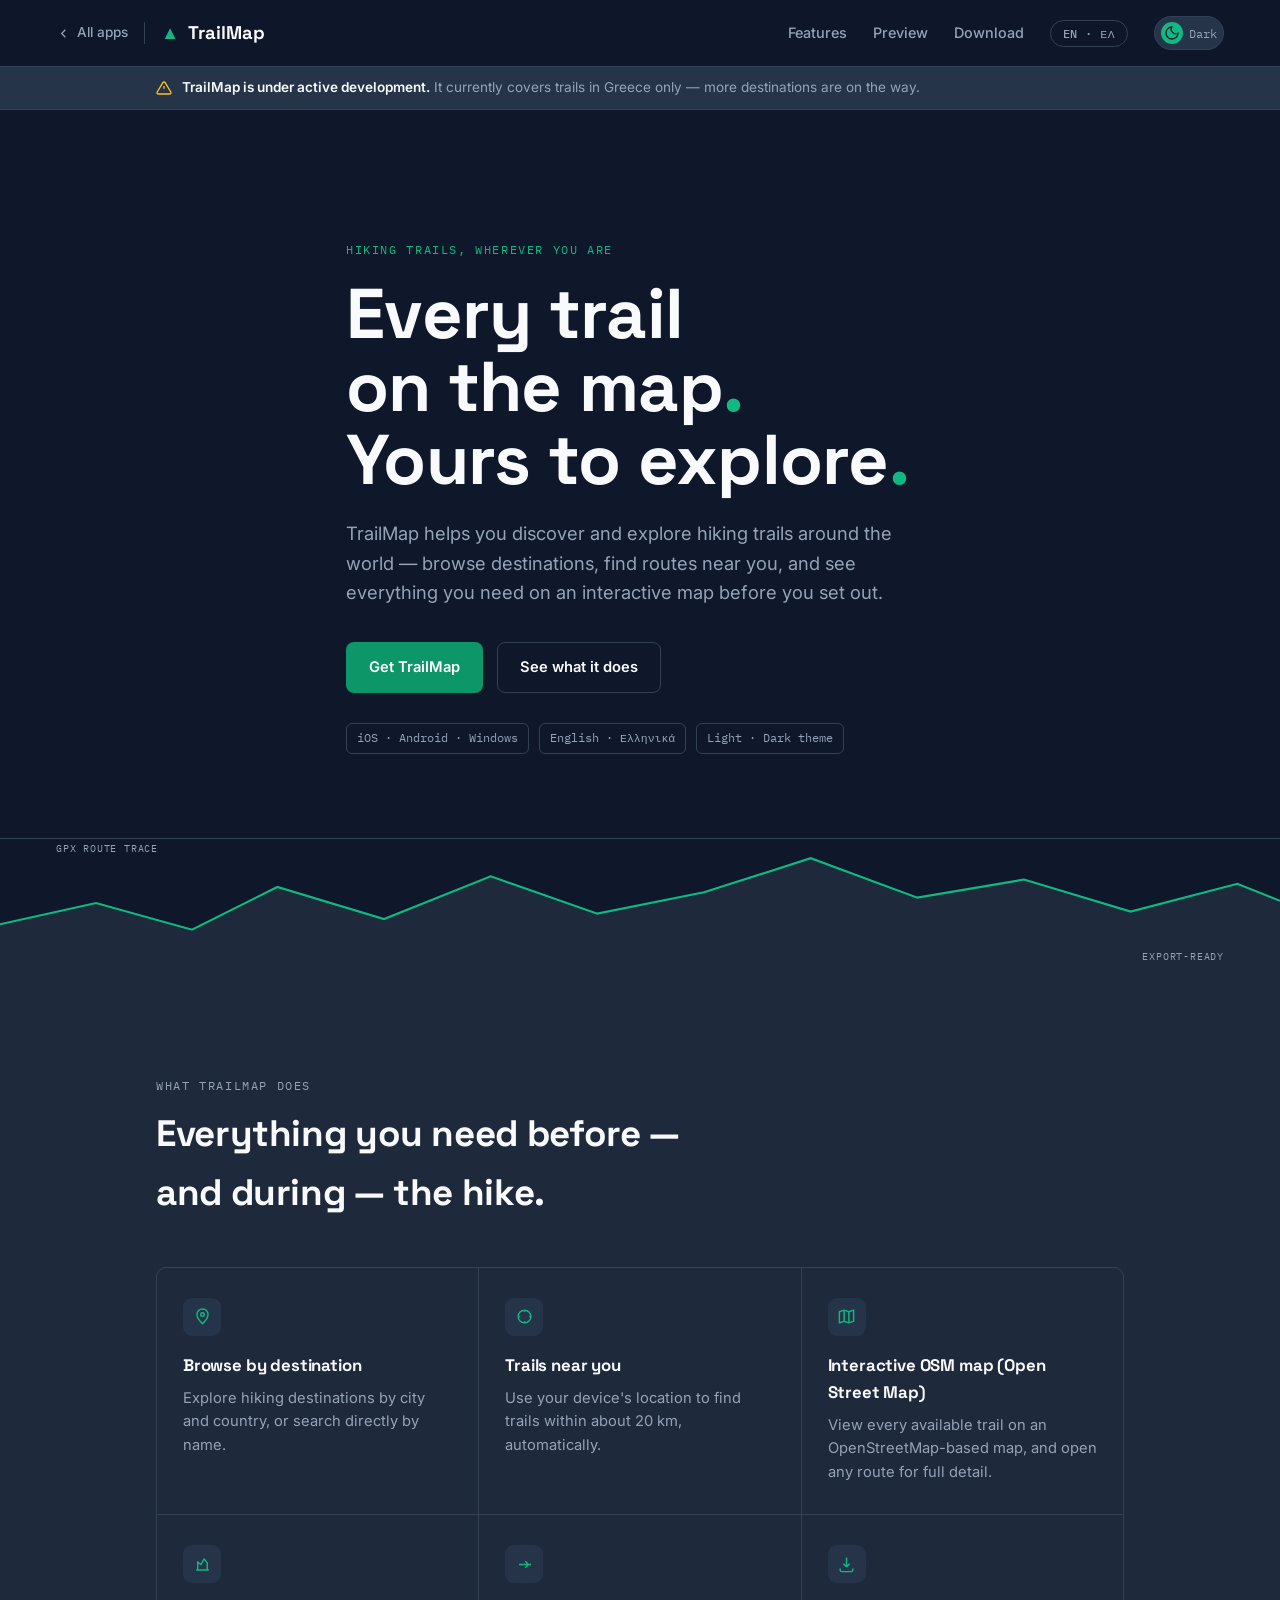
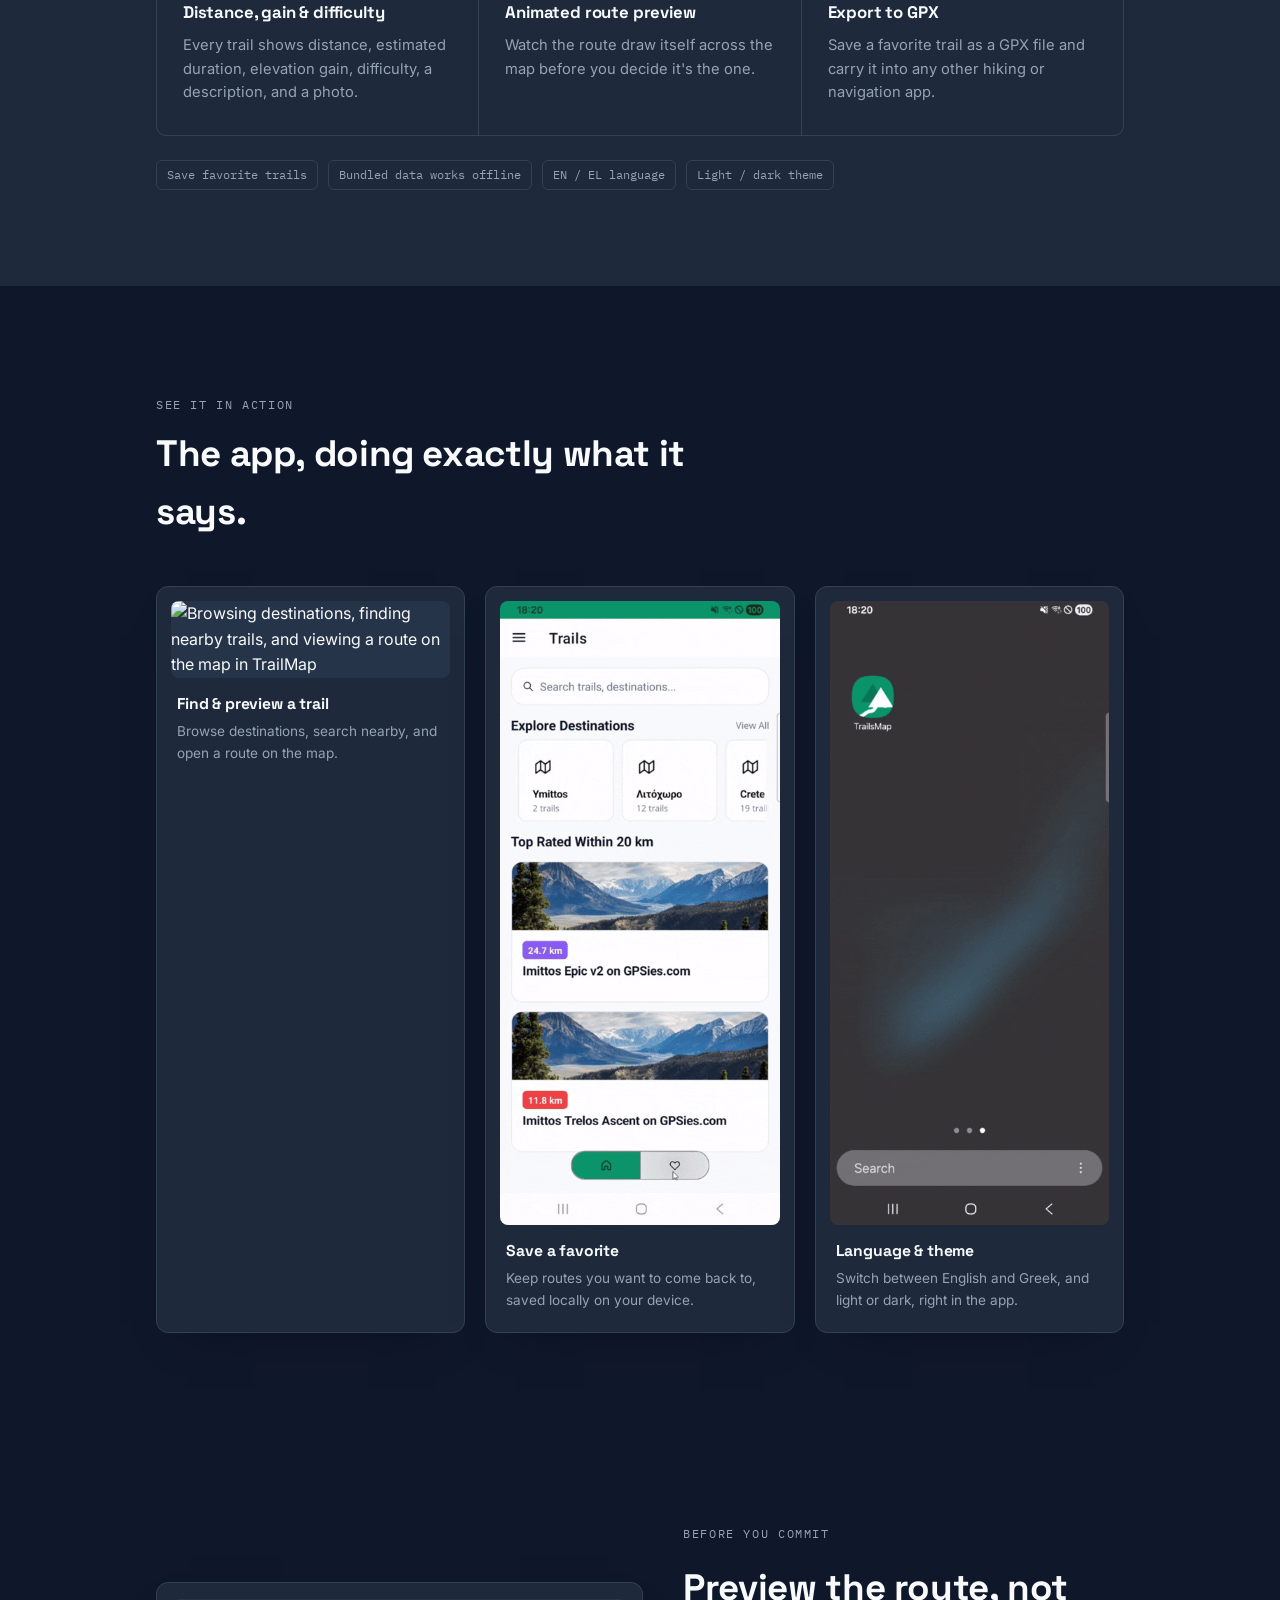
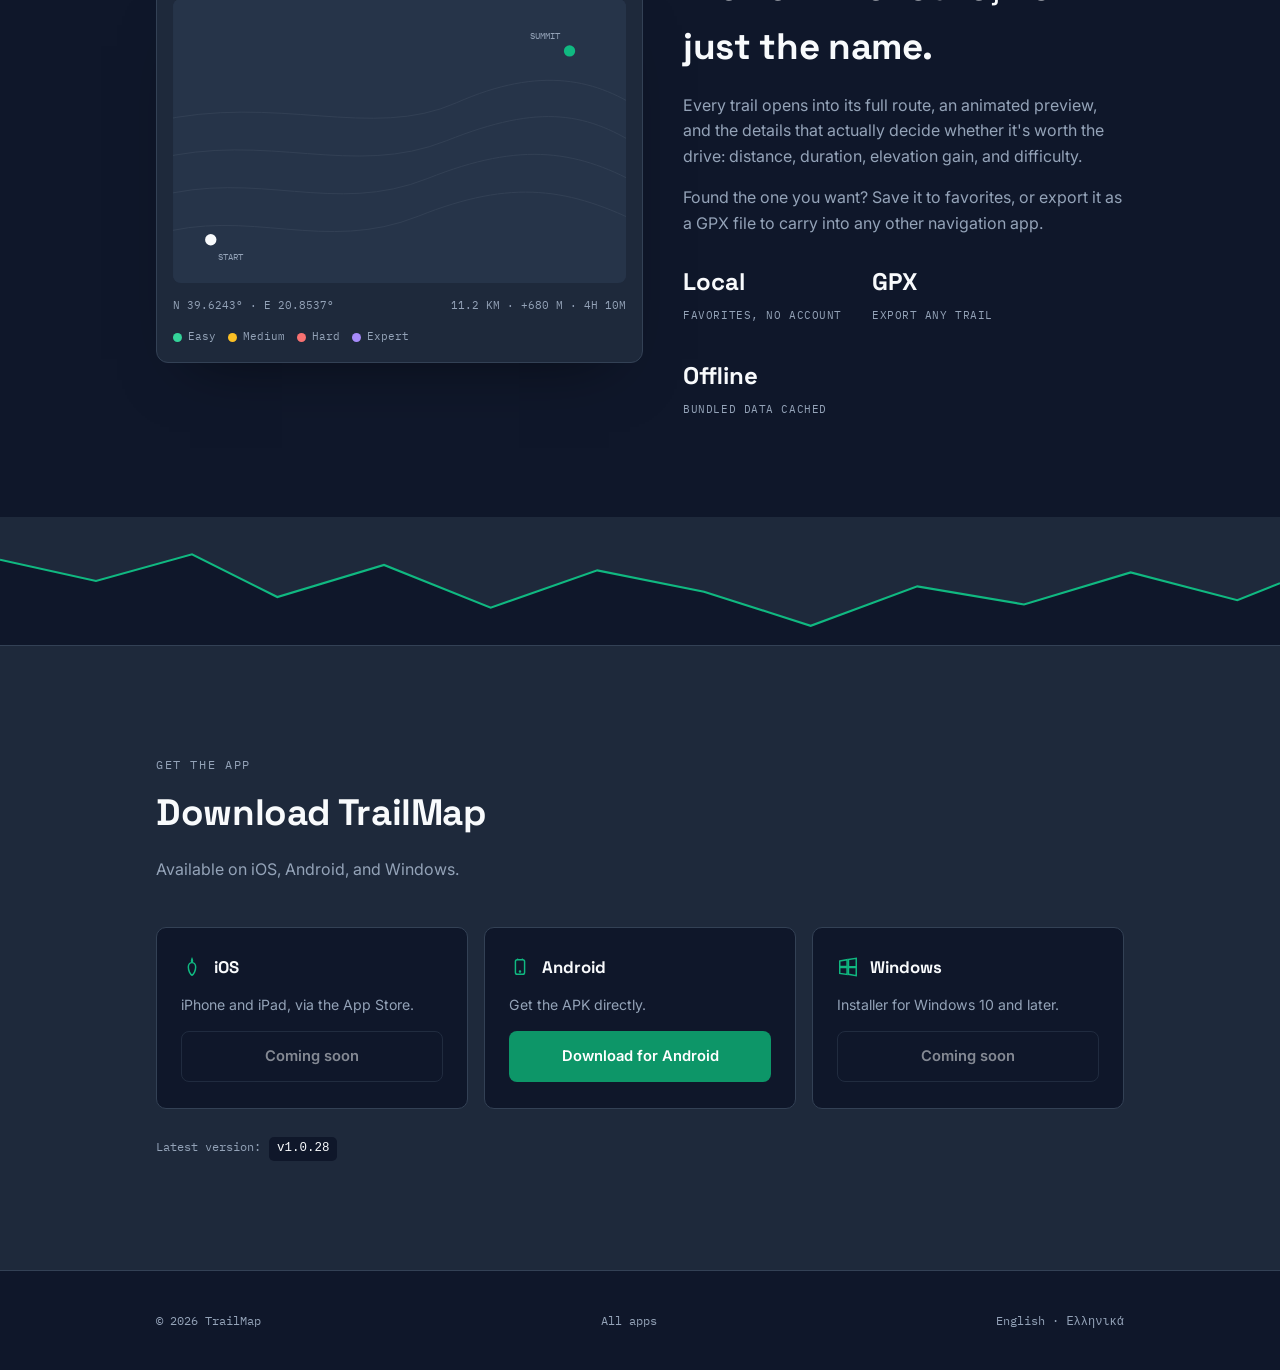
==== docs/trailmap.html @ 0c949315 "Update the static page to include tic tac toe game." ====
<!doctype html>
<html lang="en" data-theme="dark">
<head>
<meta charset="UTF-8">
<meta name="viewport" content="width=device-width, initial-scale=1">
<title>TrailMap — discover hiking trails anywhere</title>
<meta name="description" content="TrailMap helps hikers discover and explore trails around the world. Browse destinations, find trails near you, preview routes on an interactive map, and export to GPX.">

<link rel="preconnect" href="https://fonts.googleapis.com">
<link rel="preconnect" href="https://fonts.gstatic.com" crossorigin>
<link href="https://fonts.googleapis.com/css2?family=Space+Grotesk:wght@500;700&family=Inter:wght@400;500;600&family=IBM+Plex+Mono:wght@400;500&display=swap" rel="stylesheet">
<link rel="stylesheet" href="assets/css/site.css">
</head>
<body>

<header class="site">
  <div class="nav">
    <div class="nav-left">
      <a class="nav-home" href="index.html">
        <svg viewBox="0 0 24 24" fill="none" stroke="currentColor" stroke-width="2"><path d="M15 18l-6-6 6-6"/></svg>
        All apps
      </a>
      <a class="nav-brand" href="#top"><span class="mark">▲</span> TrailMap</a>
    </div>
    <ul class="nav-links">
      <li><a href="#features">Features</a></li>
      <li class="hide-mobile"><a href="#preview">Preview</a></li>
      <li class="hide-mobile"><a href="#download">Download</a></li>
      <li><span class="lang-chip">EN · ΕΛ</span></li>
      <li>
        <button class="theme-toggle" id="themeToggle" type="button" aria-pressed="false" aria-label="Toggle light and dark theme">
          <span class="dot" id="themeDot">
            <svg viewBox="0 0 24 24" fill="none" stroke="currentColor" stroke-width="2"><path d="M21 12.4A9 9 0 1 1 11.6 3a7 7 0 0 0 9.4 9.4Z"/></svg>
          </span>
          <span id="themeLabel">Dark</span>
        </button>
      </li>
    </ul>
  </div>
</header>

<div class="notice-bar">
  <div class="wrap">
    <svg viewBox="0 0 24 24" fill="none" stroke="currentColor" stroke-width="2"><path d="M12 9v4M12 17h.01"/><path d="M10.3 3.9 1.8 18a2 2 0 0 0 1.7 3h17a2 2 0 0 0 1.7-3L13.7 3.9a2 2 0 0 0-3.4 0Z"/></svg>
    <span><strong>TrailMap is under active development.</strong> It currently covers trails in Greece only — more destinations are on the way.</span>
  </div>
</div>

<main id="top">

  <!-- ============ HERO ============ -->
  <section class="hero">
    <div class="wrap hero-inner">
      <p class="eyebrow">Hiking trails, wherever you are</p>
      <h1>Every trail<br>on the map<span>.</span><br>Yours to explore<span>.</span></h1>
      <p class="lede">TrailMap helps you discover and explore hiking trails around the world — browse destinations, find routes near you, and see everything you need on an interactive map before you set out.</p>
      <div class="hero-actions">
        <a class="btn btn-primary" href="#download">Get TrailMap</a>
        <a class="btn btn-ghost" href="#features">See what it does</a>
      </div>
      <div class="hero-tags">
        <span class="tag">iOS · Android · Windows</span>
        <span class="tag">English · Ελληνικά</span>
        <span class="tag">Light · Dark theme</span>
      </div>
    </div>
  </section>

  <div class="gpx-divider" aria-hidden="true">
    <span class="gpx-label left">GPX route trace</span>
    <span class="gpx-label right">Export-ready</span>
    <svg viewBox="0 0 1200 120" preserveAspectRatio="none">
      <polygon class="fill" points="0,120 0,80 90,60 180,85 260,45 360,75 460,35 560,70 660,50 760,18 860,55 960,38 1060,68 1160,42 1200,58 1200,120" />
      <polyline class="line" points="0,80 90,60 180,85 260,45 360,75 460,35 560,70 660,50 760,18 860,55 960,38 1060,68 1160,42 1200,58" />
    </svg>
  </div>

  <!-- ============ FEATURES ============ -->
  <section class="features" id="features">
    <div class="wrap">
      <div class="section-head">
        <p class="eyebrow">What TrailMap does</p>
        <h2>Everything you need before — and during — the hike.</h2>
      </div>

      <div class="feature-grid">
        <div class="feature">
          <div class="icon"><svg viewBox="0 0 24 24" fill="none" stroke="currentColor" stroke-width="1.8"><path d="M12 21s-7-6.4-7-11.5A7 7 0 0 1 19 9.5C19 14.6 12 21 12 21Z"/><circle cx="12" cy="9.5" r="2.3"/></svg></div>
          <h3>Browse by destination</h3>
          <p>Explore hiking destinations by city and country, or search directly by name.</p>
        </div>
        <div class="feature">
          <div class="icon"><svg viewBox="0 0 24 24" fill="none" stroke="currentColor" stroke-width="1.8"><circle cx="12" cy="12" r="8"/><path d="M12 4v2M12 18v2M4 12h2M18 12h2"/></svg></div>
          <h3>Trails near you</h3>
          <p>Use your device's location to find trails within about 20 km, automatically.</p>
        </div>
        <div class="feature">
          <div class="icon"><svg viewBox="0 0 24 24" fill="none" stroke="currentColor" stroke-width="1.8"><path d="M3 6l6-2 6 2 6-2v14l-6 2-6-2-6 2Z"/><path d="M9 4v14M15 6v14"/></svg></div>
          <h3>Interactive OSM map (Open Street Map)</h3>
          <p>View every available trail on an OpenStreetMap-based map, and open any route for full detail.</p>
        </div>
        <div class="feature">
          <div class="icon"><svg viewBox="0 0 24 24" fill="none" stroke="currentColor" stroke-width="1.8"><path d="M4 19h16"/><path d="M6 19V9l4 3 4-7 4 5v9"/></svg></div>
          <h3>Distance, gain & difficulty</h3>
          <p>Every trail shows distance, estimated duration, elevation gain, difficulty, a description, and a photo.</p>
        </div>
        <div class="feature">
          <div class="icon"><svg viewBox="0 0 24 24" fill="none" stroke="currentColor" stroke-width="1.8"><path d="M5 12h11M13 8l4 4-4 4"/><circle cx="19" cy="12" r="1.4" fill="currentColor" stroke="none"/></svg></div>
          <h3>Animated route preview</h3>
          <p>Watch the route draw itself across the map before you decide it's the one.</p>
        </div>
        <div class="feature">
          <div class="icon"><svg viewBox="0 0 24 24" fill="none" stroke="currentColor" stroke-width="1.8"><path d="M12 3v12m0 0l-4-4m4 4l4-4"/><path d="M4 17v2a2 2 0 0 0 2 2h12a2 2 0 0 0 2-2v-2"/></svg></div>
          <h3>Export to GPX</h3>
          <p>Save a favorite trail as a GPX file and carry it into any other hiking or navigation app.</p>
        </div>
      </div>

      <div class="also-row">
        <span class="tag">Save favorite trails</span>
        <span class="tag">Bundled data works offline</span>
        <span class="tag">EN / EL language</span>
        <span class="tag">Light / dark theme</span>
      </div>
    </div>
  </section>

  <!-- ============ SHOWCASE (GIF DEMOS) ============ -->
  <section class="showcase" id="preview">
    <div class="wrap">
      <div class="section-head">
        <p class="eyebrow">See it in action</p>
        <h2>The app, doing exactly what it says.</h2>
      </div>
      <div class="showcase-grid">
        <div class="showcase-card">
          <div class="frame">
            <img src="assets/TrailsMap/base-functionality.gif" alt="Browsing destinations, finding nearby trails, and viewing a route on the map in TrailMap">
          </div>
          <div class="caption">
            <h3>Find & preview a trail</h3>
            <p>Browse destinations, search nearby, and open a route on the map.</p>
          </div>
        </div>
        <div class="showcase-card">
          <div class="frame">
            <img src="assets/TrailsMap/favorite.gif" alt="Saving a trail to favorites in TrailMap">
          </div>
          <div class="caption">
            <h3>Save a favorite</h3>
            <p>Keep routes you want to come back to, saved locally on your device.</p>
          </div>
        </div>
        <div class="showcase-card">
          <div class="frame">
            <img src="assets/TrailsMap/language-theme.gif" alt="Switching language and toggling light and dark theme in TrailMap">
          </div>
          <div class="caption">
            <h3>Language & theme</h3>
            <p>Switch between English and Greek, and light or dark, right in the app.</p>
          </div>
        </div>
      </div>
    </div>
  </section>

  <!-- ============ ROUTE PREVIEW ============ -->
  <section class="preview" id="route-preview">
    <div class="wrap preview-grid">
      <div class="map-card">
        <div class="frame">
          <svg viewBox="0 0 480 300" role="img" aria-label="Animated illustration of a trail route being drawn on a map">
            <rect width="480" height="300" fill="var(--surface-2)" />
            <g fill="none" stroke="var(--border)" stroke-width="1">
              <path d="M-20 250 C 80 220, 160 270, 260 230 S 420 200, 500 240" />
              <path d="M-20 210 C 90 180, 170 230, 270 190 S 430 160, 500 200" />
              <path d="M-20 170 C 100 140, 190 190, 290 150 S 440 120, 500 160" />
              <path d="M-20 130 C 110 100, 210 150, 300 110 S 450 85, 500 120" />
            </g>
            <polyline class="route-anim" points="40,255 90,205 140,215 190,150 250,165 300,100 360,110 420,55"
                       fill="none" stroke="var(--primary)" stroke-width="3.5"
                       stroke-linecap="round" stroke-linejoin="round"
                       stroke-dasharray="520" stroke-dashoffset="520" />
            <circle cx="40" cy="255" r="6" fill="var(--text-hi)" />
            <circle cx="420" cy="55" r="6" fill="var(--primary)" />
            <text x="48" y="276" font-family="IBM Plex Mono, monospace" font-size="10" fill="var(--text-lo)">START</text>
            <text x="378" y="42" font-family="IBM Plex Mono, monospace" font-size="10" fill="var(--text-lo)">SUMMIT</text>
          </svg>
        </div>
        <div class="map-caption">
          <span>N 39.6243° · E 20.8537°</span>
          <span>11.2 KM · +680 M · 4H 10M</span>
        </div>
        <div class="difficulty-legend">
          <span><i style="background:var(--difficulty-easy)"></i>Easy</span>
          <span><i style="background:var(--difficulty-medium)"></i>Medium</span>
          <span><i style="background:var(--difficulty-hard)"></i>Hard</span>
          <span><i style="background:var(--difficulty-expert)"></i>Expert</span>
        </div>
      </div>

      <div class="preview-copy">
        <p class="eyebrow">Before you commit</p>
        <h2>Preview the route, not just the name.</h2>
        <p>Every trail opens into its full route, an animated preview, and the details that actually decide whether it's worth the drive: distance, duration, elevation gain, and difficulty.</p>
        <p>Found the one you want? Save it to favorites, or export it as a GPX file to carry into any other navigation app.</p>
        <div class="stat-row">
          <div class="stat"><b>Local</b><span>Favorites, no account</span></div>
          <div class="stat"><b>GPX</b><span>Export any trail</span></div>
          <div class="stat"><b>Offline</b><span>Bundled data cached</span></div>
        </div>
      </div>
    </div>
  </section>

  <div class="gpx-divider" aria-hidden="true" style="transform:scaleY(-1);">
    <svg viewBox="0 0 1200 120" preserveAspectRatio="none">
      <polygon class="fill" points="0,120 0,80 90,60 180,85 260,45 360,75 460,35 560,70 660,50 760,18 860,55 960,38 1060,68 1160,42 1200,58 1200,120" />
      <polyline class="line" points="0,80 90,60 180,85 260,45 360,75 460,35 560,70 660,50 760,18 860,55 960,38 1060,68 1160,42 1200,58" />
    </svg>
  </div>

  <!-- ============ DOWNLOAD ============ -->
  <section class="download" id="download">
    <div class="wrap">
      <div class="section-head">
        <p class="eyebrow">Get the app</p>
        <h2>Download TrailMap</h2>
        <p>Available on iOS, Android, and Windows.</p>
      </div>

      <div class="platform-grid">
        <div class="platform-card">
          <div class="os">
            <svg viewBox="0 0 24 24" fill="none" stroke="currentColor" stroke-width="1.6"><path d="M12 3c-1 2-1 3 0 4-2 0-4 2-4 5 0 4 2 8 4 9 2-1 4-5 4-9 0-3-2-5-4-5 1-1 1-2 0-4Z"/></svg>
            iOS
          </div>
          <p>iPhone and iPad, via the App Store.</p>
          <a class="btn btn-ghost btn-disabled" href="#" data-platform="ios">Coming soon</a>
        </div>

        <div class="platform-card">
          <div class="os">
            <svg viewBox="0 0 24 24" fill="none" stroke="currentColor" stroke-width="1.6"><rect x="7" y="4" width="10" height="16" rx="2"/><path d="M9 3l1 1M15 3l-1 1"/><circle cx="12" cy="17" r="0.6" fill="currentColor"/></svg>
            Android
          </div>
          <p>Get the APK directly.</p>
          <a class="btn btn-primary" href="assets/apk/com.skjonko.trailsmap-Signed.apk" download data-platform="android">Download for Android</a>
        </div>

        <div class="platform-card">
          <div class="os">
            <svg viewBox="0 0 24 24" fill="none" stroke="currentColor" stroke-width="1.6"><path d="M3 5.5 11 4v7.5H3z"/><path d="M12.5 3.8 21 2.6v9H12.5z"/><path d="M3 12.5h8v7.6L3 19z"/><path d="M12.5 12.5H21v9L12.5 20z"/></svg>
            Windows
          </div>
          <p>Installer for Windows 10 and later.</p>
          <a class="btn btn-ghost btn-disabled" data-platform="windows">Coming soon</a>
        </div>
      </div>

      <p class="release-note">
        Latest version: <code>v1.0.28</code>
      </p>
    </div>
  </section>

</main>

<footer>
  <div class="wrap footer-row">
    <span>© 2026 TrailMap</span>
    <a href="index.html">All apps</a>
    <span>English · Ελληνικά</span>
  </div>
</footer>

<script src="assets/js/theme-toggle.js"></script>

</body>
</html>
---- docs/assets/css/site.css ----
/* ===========================================================
   Shared design system — used by index.html, trailmap.html,
   tictactoe.html. Each page may override the CSS variables in
   :root via a small <style> block in its own <head> to get its
   own accent color while keeping the same layout components.
   =========================================================== */

:root, html[data-theme="dark"]{
  --bg:         #0F172A;
  --surface:    #1E293B;
  --surface-2:  #263449;
  --primary:    #10B981;
  --primary-btn:#0D9668;
  --secondary:  #38BDF8;
  --text-hi:    #F8FAFC;
  --text-lo:    #94A3B8;
  --border:     #334155;
  --icon-on-primary:#0F172A;
  --difficulty-easy:#34D399;
  --difficulty-medium:#FBBF24;
  --difficulty-hard:#F87171;
  --difficulty-expert:#A78BFA;
}
html[data-theme="light"]{
  --bg:         #F8FAFC;
  --surface:    #FFFFFF;
  --surface-2:  #EEF2F6;
  --primary:    #059669;
  --primary-btn:#047857;
  --secondary:  #0284C7;
  --text-hi:    #0F172A;
  --text-lo:    #64748B;
  --border:     #E2E8F0;
  --icon-on-primary:#FFFFFF;
  --difficulty-easy:#10B981;
  --difficulty-medium:#D97706;
  --difficulty-hard:#DC2626;
  --difficulty-expert:#8B5CF6;
}

*{ box-sizing:border-box; }
html{ scroll-behavior:smooth; }

body{
  margin:0;
  background:var(--bg);
  color:var(--text-hi);
  font-family:"Inter", -apple-system, sans-serif;
  line-height:1.6;
  -webkit-font-smoothing:antialiased;
  transition:background .2s ease, color .2s ease;
}

a{ color:inherit; }
img,svg{ display:block; max-width:100%; }
::selection{ background:var(--primary); color:var(--icon-on-primary); }
:focus-visible{ outline:2px solid var(--primary); outline-offset:3px; }

.wrap{ max-width:1080px; margin:0 auto; padding:0 clamp(20px, 5vw, 56px); }

.eyebrow{
  font-family:"IBM Plex Mono", monospace;
  font-size:0.72rem;
  letter-spacing:0.14em;
  text-transform:uppercase;
  color:var(--primary);
}

h1,h2,h3{
  font-family:"Space Grotesk", "Inter", sans-serif;
  font-weight:700;
  letter-spacing:-0.01em;
  margin:0;
}

/* ---------- nav ---------- */
header.site{
  position:sticky; top:0; z-index:20;
  background:color-mix(in srgb, var(--bg) 88%, transparent);
  backdrop-filter:blur(8px);
  border-bottom:1px solid var(--border);
}
.nav{
  display:flex; align-items:center; justify-content:space-between;
  padding:16px clamp(20px, 5vw, 56px);
  gap:20px;
}
.nav-left{ display:flex; align-items:center; gap:16px; }
.nav-home{
  display:flex; align-items:center; gap:6px;
  text-decoration:none; color:var(--text-lo);
  font-size:0.85rem; font-weight:500;
  border-right:1px solid var(--border);
  padding-right:16px;
}
.nav-home:hover, .nav-home:focus-visible{ color:var(--primary); }
.nav-home svg{ width:15px; height:15px; }
.nav-brand{
  display:flex; align-items:center; gap:9px;
  font-family:"Space Grotesk", sans-serif; font-weight:700;
  font-size:1.15rem; text-decoration:none; color:var(--text-hi);
}
.nav-brand .mark{ color:var(--primary); }
.nav-links{
  display:flex; align-items:center; gap:26px;
  font-size:0.9rem; font-weight:500;
  list-style:none; margin:0; padding:0;
}
.nav-links a{ text-decoration:none; color:var(--text-lo); transition:color .15s ease; }
.nav-links a:hover, .nav-links a:focus-visible{ color:var(--primary); }
@media (max-width:760px){ .nav-links li.hide-mobile{ display:none; } }

.lang-chip{
  font-family:"IBM Plex Mono", monospace;
  font-size:0.72rem; letter-spacing:0.04em;
  color:var(--text-lo);
  border:1px solid var(--border);
  border-radius:20px;
  padding:5px 12px;
}

.theme-toggle{
  display:flex; align-items:center; gap:6px;
  background:var(--surface-2);
  border:1px solid var(--border);
  border-radius:20px;
  padding:5px 6px;
  cursor:pointer;
  color:var(--text-lo);
  font-family:"IBM Plex Mono", monospace;
  font-size:0.72rem;
}
.theme-toggle svg{ width:16px; height:16px; }
.theme-toggle .dot{
  width:22px; height:22px; border-radius:50%;
  background:var(--primary);
  display:flex; align-items:center; justify-content:center;
  color:var(--icon-on-primary);
  transition:transform .2s ease;
}

/* ---------- notice bar ---------- */
.notice-bar{
  background:var(--surface-2);
  border-bottom:1px solid var(--border);
  padding:10px clamp(20px, 5vw, 56px);
}
.notice-bar .wrap{
  display:flex; align-items:center; gap:10px;
  font-size:0.85rem; color:var(--text-lo);
}
.notice-bar svg{ width:16px; height:16px; flex-shrink:0; color:var(--difficulty-medium); }
.notice-bar strong{ color:var(--text-hi); font-weight:600; }

/* ---------- hero ---------- */
.hero{
  position:relative; overflow:hidden;
  padding:clamp(64px,10vw,120px) 0 clamp(48px,8vw,84px);
  border-bottom:1px solid var(--border);
}
.hero-inner{ position:relative; z-index:2; max-width:700px; }
.hero h1{
  font-size:clamp(2.6rem, 7vw, 4.4rem);
  line-height:1.04;
  margin:18px 0 22px;
}
.hero h1 span{ color:var(--primary); }
.hero p.lede{
  font-size:1.15rem; color:var(--text-lo);
  max-width:48ch; margin:0 0 34px;
}
.hero-actions{ display:flex; gap:14px; flex-wrap:wrap; }

.btn{
  display:inline-flex; align-items:center; gap:9px;
  font-family:"Inter", sans-serif; font-weight:600; font-size:0.92rem;
  text-decoration:none; padding:13px 22px; border-radius:8px;
  border:1px solid transparent;
  transition:transform .15s ease, background .15s ease, border-color .15s ease;
}
.btn:hover{ transform:translateY(-1px); }
.btn-primary{ background:var(--primary-btn); color:#FFFFFF; }
.btn-primary:hover{ filter:brightness(1.08); }
.btn-ghost{ border-color:var(--border); color:var(--text-hi); background:transparent; }
.btn-ghost:hover{ border-color:var(--primary); color:var(--primary); }
.btn-disabled{ pointer-events:none; opacity:0.5; cursor:not-allowed; }

.hero-tags{ display:flex; gap:10px; flex-wrap:wrap; margin-top:30px; }
.tag{
  font-family:"IBM Plex Mono", monospace; font-size:0.72rem;
  color:var(--text-lo); border:1px solid var(--border);
  border-radius:6px; padding:5px 10px;
}

/* ---------- divider motif ---------- */
.gpx-divider{ position:relative; width:100%; line-height:0; background:var(--bg); }
.gpx-divider svg{ width:100%; height:auto; display:block; }
.gpx-divider .fill{ fill:var(--surface); }
.gpx-divider .line{ fill:none; stroke:var(--primary); stroke-width:2; }
.gpx-label{
  position:absolute; font-family:"IBM Plex Mono", monospace;
  font-size:0.62rem; letter-spacing:0.08em; color:var(--text-lo);
  text-transform:uppercase;
}
.gpx-label.left{ left:clamp(20px,5vw,56px); top:10px; }
.gpx-label.right{ right:clamp(20px,5vw,56px); bottom:10px; }

/* ---------- features ---------- */
.features{ background:var(--surface); padding:clamp(56px,9vw,96px) 0; }
.section-head{ max-width:560px; margin-bottom:44px; }
.section-head h2{ font-size:clamp(1.7rem,4vw,2.3rem); margin-top:10px; }
.section-head p{ color:var(--text-lo); margin:14px 0 0; }

.feature-grid{
  display:grid; grid-template-columns:repeat(3,1fr); gap:1px;
  background:var(--border); border:1px solid var(--border); border-radius:10px;
  overflow:hidden;
}
@media (max-width:820px){ .feature-grid{ grid-template-columns:repeat(2,1fr); } }
@media (max-width:560px){ .feature-grid{ grid-template-columns:1fr; } }

.feature{ background:var(--surface); padding:30px 26px; }
.feature .icon{
  width:38px; height:38px; border-radius:9px;
  background:var(--surface-2); display:flex; align-items:center; justify-content:center;
  color:var(--primary); margin-bottom:16px;
}
.feature .icon svg{ width:19px; height:19px; }
.feature h3{ font-size:1.05rem; margin:0 0 8px; }
.feature p{ color:var(--text-lo); margin:0; font-size:0.92rem; }

.also-row{ margin-top:24px; display:flex; gap:10px; flex-wrap:wrap; }

/* ---------- showcase (gif / screenshot demos) ---------- */
.showcase{ background:var(--bg); padding:clamp(56px,9vw,96px) 0; }
.showcase-grid{ display:grid; grid-template-columns:repeat(3,1fr); gap:20px; }
@media (max-width:820px){ .showcase-grid{ grid-template-columns:1fr; } }

.showcase-card{
  background:var(--surface); border:1px solid var(--border); border-radius:12px;
  padding:14px; display:flex; flex-direction:column; gap:14px;
  box-shadow:0 20px 44px -30px rgba(0,0,0,0.5);
}
.showcase-card .frame{
  background:var(--surface-2); border-radius:8px; overflow:hidden;
}
.showcase-card .frame img{ width:100%; height:100%; object-fit:contain; display:block; }
.showcase-card .caption{ padding:0 6px 6px; }
.showcase-card .caption h3{ font-size:0.98rem; margin:0 0 4px; }
.showcase-card .caption p{ color:var(--text-lo); font-size:0.85rem; margin:0; }

/* screenshot pair (light/dark side by side) used on app pages with fewer, wider shots */
.shot-pair{ display:grid; grid-template-columns:1fr 1fr; gap:16px; }
@media (max-width:640px){ .shot-pair{ grid-template-columns:1fr; } }
.shot-pair figure{ margin:0; }
.shot-pair img{
  width:100%; border-radius:10px; border:1px solid var(--border);
  background:var(--surface-2);
}
.shot-pair figcaption{
  margin-top:8px; font-family:"IBM Plex Mono", monospace; font-size:0.7rem;
  color:var(--text-lo); text-transform:uppercase; letter-spacing:0.05em;
}

/* callout card, e.g. for a game's unique twist/mechanic */
.twist-card{
  background:var(--surface); border:1px solid var(--border); border-radius:12px;
  padding:28px 30px; display:flex; gap:20px; align-items:flex-start;
}
.twist-card .icon{
  width:42px; height:42px; border-radius:10px; flex-shrink:0;
  background:var(--surface-2); display:flex; align-items:center; justify-content:center;
  color:var(--primary);
}
.twist-card .icon svg{ width:22px; height:22px; }
.twist-card h3{ font-size:1.1rem; margin:0 0 8px; }
.twist-card p{ color:var(--text-lo); margin:0; font-size:0.95rem; }

/* ---------- preview (svg / route demo) ---------- */
.preview{ padding:clamp(56px,9vw,96px) 0; background:var(--bg); }
.preview-grid{ display:grid; grid-template-columns:1.05fr 0.95fr; gap:40px; align-items:center; }
@media (max-width:820px){ .preview-grid{ grid-template-columns:1fr; } }

.map-card{
  background:var(--surface); border:1px solid var(--border); border-radius:12px;
  padding:16px; box-shadow:0 30px 60px -34px rgba(0,0,0,0.5);
}
.map-card .frame{ background:var(--surface-2); border-radius:8px; overflow:hidden; position:relative; }
.map-card svg, .map-card img{ width:100%; height:auto; display:block; }
.map-caption{
  font-family:"IBM Plex Mono", monospace; font-size:0.7rem; color:var(--text-lo);
  margin-top:14px; display:flex; justify-content:space-between; flex-wrap:wrap; gap:6px;
}

.difficulty-legend{ display:flex; gap:12px; margin-top:14px; flex-wrap:wrap; }
.difficulty-legend span{
  display:flex; align-items:center; gap:6px;
  font-family:"IBM Plex Mono", monospace; font-size:0.68rem; color:var(--text-lo);
}
.difficulty-legend i{ width:9px; height:9px; border-radius:50%; display:inline-block; }

.preview-copy h2{ font-size:clamp(1.7rem,4vw,2.3rem); margin-bottom:16px; }
.preview-copy p{ color:var(--text-lo); margin:0 0 16px; }
.stat-row{ display:flex; gap:30px; margin-top:26px; flex-wrap:wrap; }
.stat{ font-family:"IBM Plex Mono", monospace; }
.stat b{ display:block; font-size:1.5rem; color:var(--text-hi); font-family:"Space Grotesk",sans-serif; }
.stat span{ font-size:0.7rem; color:var(--text-lo); text-transform:uppercase; letter-spacing:0.05em; }

.route-anim{ animation:draw 4.5s ease-in-out infinite; }
@keyframes draw{
  0%   { stroke-dashoffset:520; }
  55%  { stroke-dashoffset:0; }
  100% { stroke-dashoffset:0; }
}
@media (prefers-reduced-motion: reduce){ .route-anim{ animation:none; stroke-dashoffset:0; } }

/* ---------- download ---------- */
.download{
  background:var(--surface); padding:clamp(56px,9vw,96px) 0;
  border-top:1px solid var(--border); border-bottom:1px solid var(--border);
}
.platform-grid{ display:grid; grid-template-columns:repeat(3,1fr); gap:16px; }
@media (max-width:760px){ .platform-grid{ grid-template-columns:1fr; } }

.platform-card{
  background:var(--bg); border:1px solid var(--border); border-radius:10px;
  padding:26px 24px; display:flex; flex-direction:column; gap:14px;
  transition:border-color .15s ease;
}
.platform-card:hover{ border-color:var(--primary); }
.platform-card .os{
  display:flex; align-items:center; gap:11px;
  font-family:"Space Grotesk", sans-serif; font-weight:700; font-size:1.05rem;
}
.platform-card .os svg{ width:22px; height:22px; flex-shrink:0; color:var(--primary); }
.platform-card p{ color:var(--text-lo); font-size:0.88rem; margin:0; }
.platform-card .btn{ justify-content:center; margin-top:auto; }

.release-note{
  margin-top:28px; font-family:"IBM Plex Mono", monospace; font-size:0.78rem;
  color:var(--text-lo); display:flex; gap:8px; align-items:baseline; flex-wrap:wrap;
}
.release-note code{ background:var(--bg); padding:2px 8px; border-radius:5px; color:var(--text-hi); }
.release-note a{ color:var(--primary); text-decoration:none; }
.release-note a:hover{ text-decoration:underline; }

/* ---------- footer ---------- */
footer{ background:var(--bg); padding:40px 0; }
.footer-row{
  display:flex; justify-content:space-between; align-items:center;
  flex-wrap:wrap; gap:14px;
  font-family:"IBM Plex Mono", monospace; font-size:0.75rem; color:var(--text-lo);
}
.footer-row a{ text-decoration:none; color:var(--text-lo); }
.footer-row a:hover{ color:var(--primary); }

/* ---------- hub (index.html — app picker) ---------- */
.hub-hero{
  padding:clamp(64px,10vw,120px) 0 clamp(40px,7vw,64px);
  border-bottom:1px solid var(--border);
}
.hub-hero h1{ font-size:clamp(2.4rem, 6vw, 3.6rem); line-height:1.05; margin:16px 0 14px; }
.hub-hero p{ color:var(--text-lo); font-size:1.1rem; max-width:56ch; margin:0; }

.app-section{ padding:clamp(48px,8vw,80px) 0; }
.app-grid{ display:grid; grid-template-columns:1fr 1fr; gap:22px; }
@media (max-width:760px){ .app-grid{ grid-template-columns:1fr; } }

.app-card{
  display:flex; flex-direction:column;
  background:var(--surface); border:1px solid var(--border); border-radius:14px;
  overflow:hidden; text-decoration:none; color:var(--text-hi);
  transition:transform .15s ease, border-color .15s ease;
}
.app-card:hover{ transform:translateY(-3px); border-color:var(--app-accent, var(--primary)); }
.app-card .media{
  aspect-ratio:16/9; background:var(--surface-2);
  display:flex; align-items:center; justify-content:center;
  overflow:hidden; position:relative;
}
.app-card .media img{ width:100%; height:100%; object-fit:cover; }
.app-card .media .glyph{
  font-family:"Space Grotesk", sans-serif; font-weight:700; font-size:3rem;
  color:var(--app-accent, var(--primary));
}
.app-card .body{ padding:24px 26px 28px; display:flex; flex-direction:column; gap:12px; flex:1; }
.app-card .body .kicker{
  font-family:"IBM Plex Mono", monospace; font-size:0.68rem; letter-spacing:0.1em;
  text-transform:uppercase; color:var(--app-accent, var(--primary));
}
.app-card .body h2{ font-size:1.4rem; }
.app-card .body p{ color:var(--text-lo); font-size:0.95rem; margin:0; flex:1; }
.app-card .body .tags{ display:flex; gap:8px; flex-wrap:wrap; margin-top:4px; }
.app-card .body .open{
  margin-top:10px; display:inline-flex; align-items:center; gap:6px;
  font-weight:600; font-size:0.9rem; color:var(--app-accent, var(--primary));
}
.app-card .body .open svg{ width:15px; height:15px; transition:transform .15s ease; }
.app-card:hover .body .open svg{ transform:translateX(3px); }

/* ---------- social links (hub page) ---------- */
.social-section{
  padding:0 0 clamp(56px,9vw,96px);
}
.social-section .section-head{ margin-bottom:26px; }
.social-row{ display:flex; gap:14px; flex-wrap:wrap; }
.social-card{
  display:inline-flex; align-items:center; gap:12px;
  background:var(--surface); border:1px solid var(--border); border-radius:10px;
  padding:14px 20px; text-decoration:none; color:var(--text-hi);
  transition:border-color .15s ease, transform .15s ease;
}
.social-card:hover{ border-color:var(--primary); transform:translateY(-2px); }
.social-card .icon{
  width:34px; height:34px; border-radius:8px;
  background:var(--surface-2); display:flex; align-items:center; justify-content:center;
  color:var(--primary); flex-shrink:0;
}
.social-card .icon svg{ width:18px; height:18px; }
.social-card .label{ display:flex; flex-direction:column; gap:1px; }
.social-card .label b{ font-size:0.92rem; font-weight:600; }
.social-card .label span{ font-size:0.78rem; color:var(--text-lo); }

@media (prefers-reduced-motion: reduce){
  html{ scroll-behavior:auto; }
  .btn, .theme-toggle .dot, .app-card, .app-card .body .open svg, .social-card{ transition:none; }
}
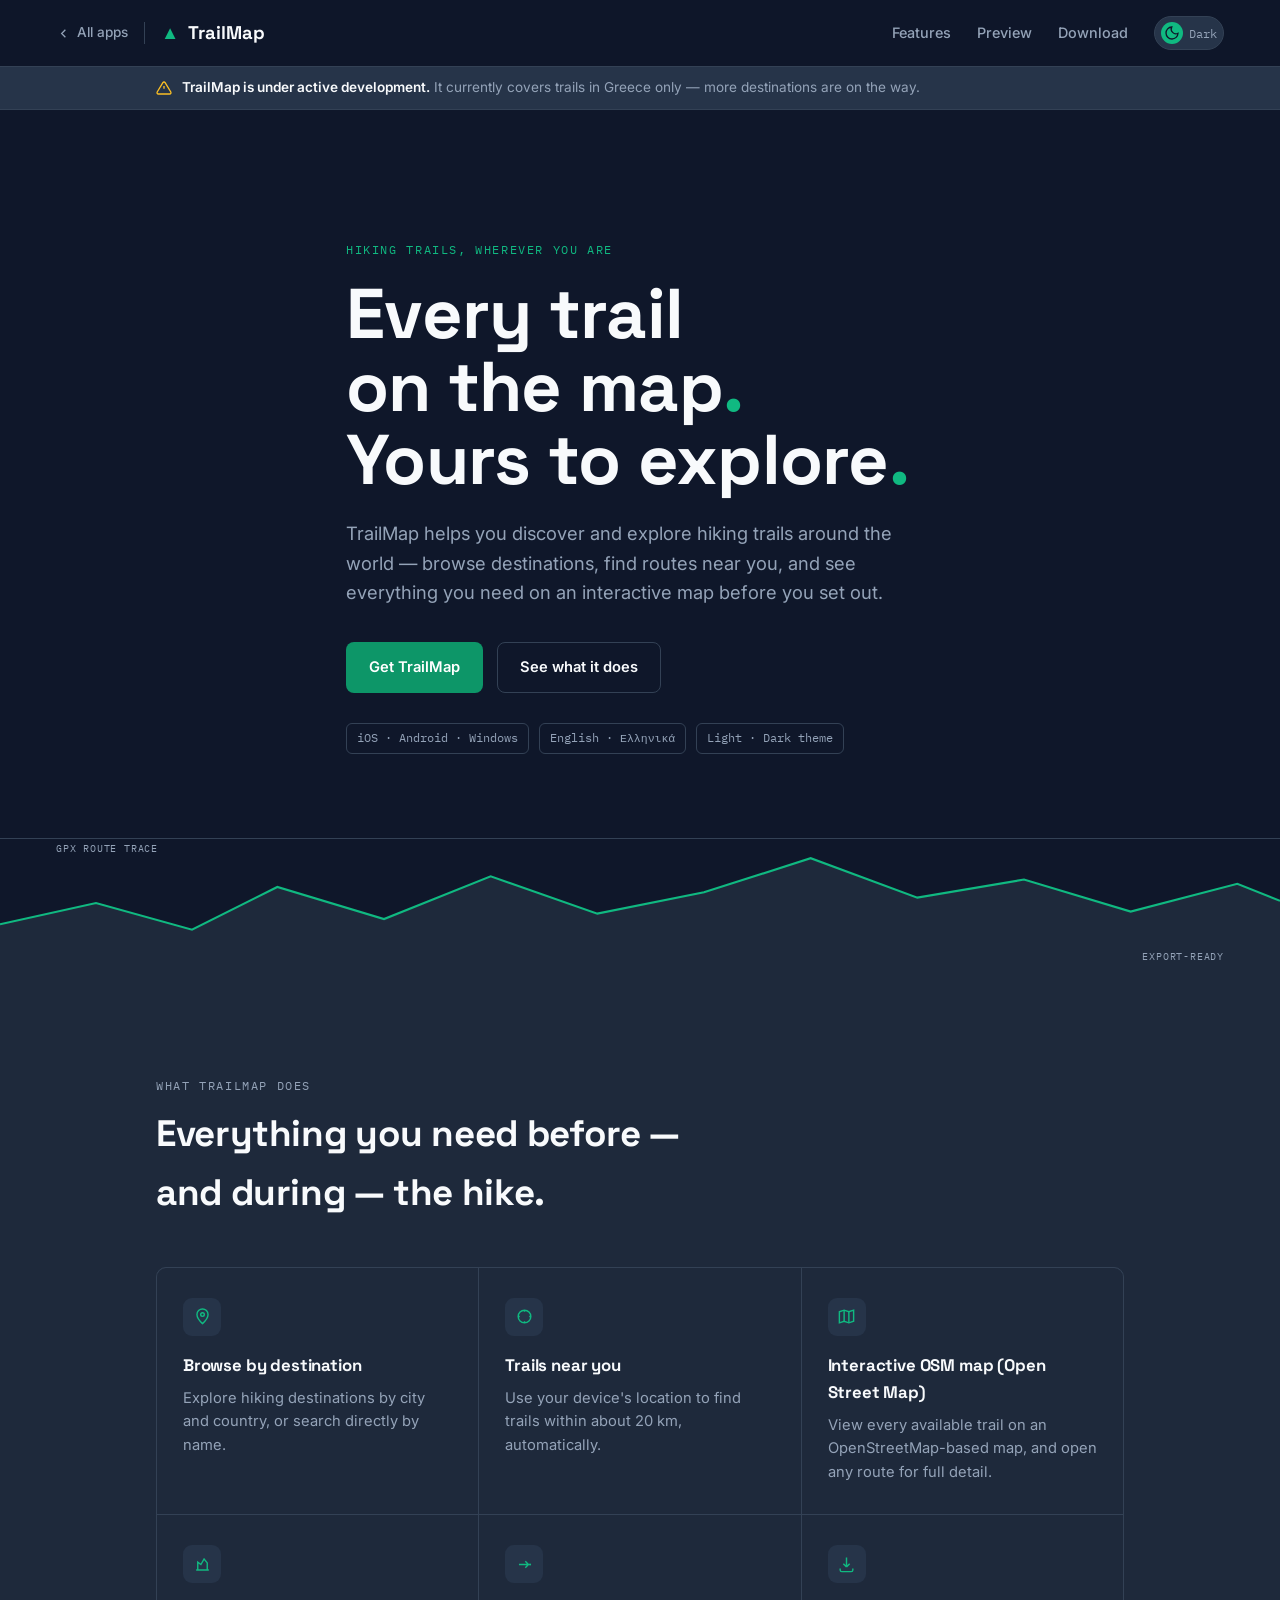
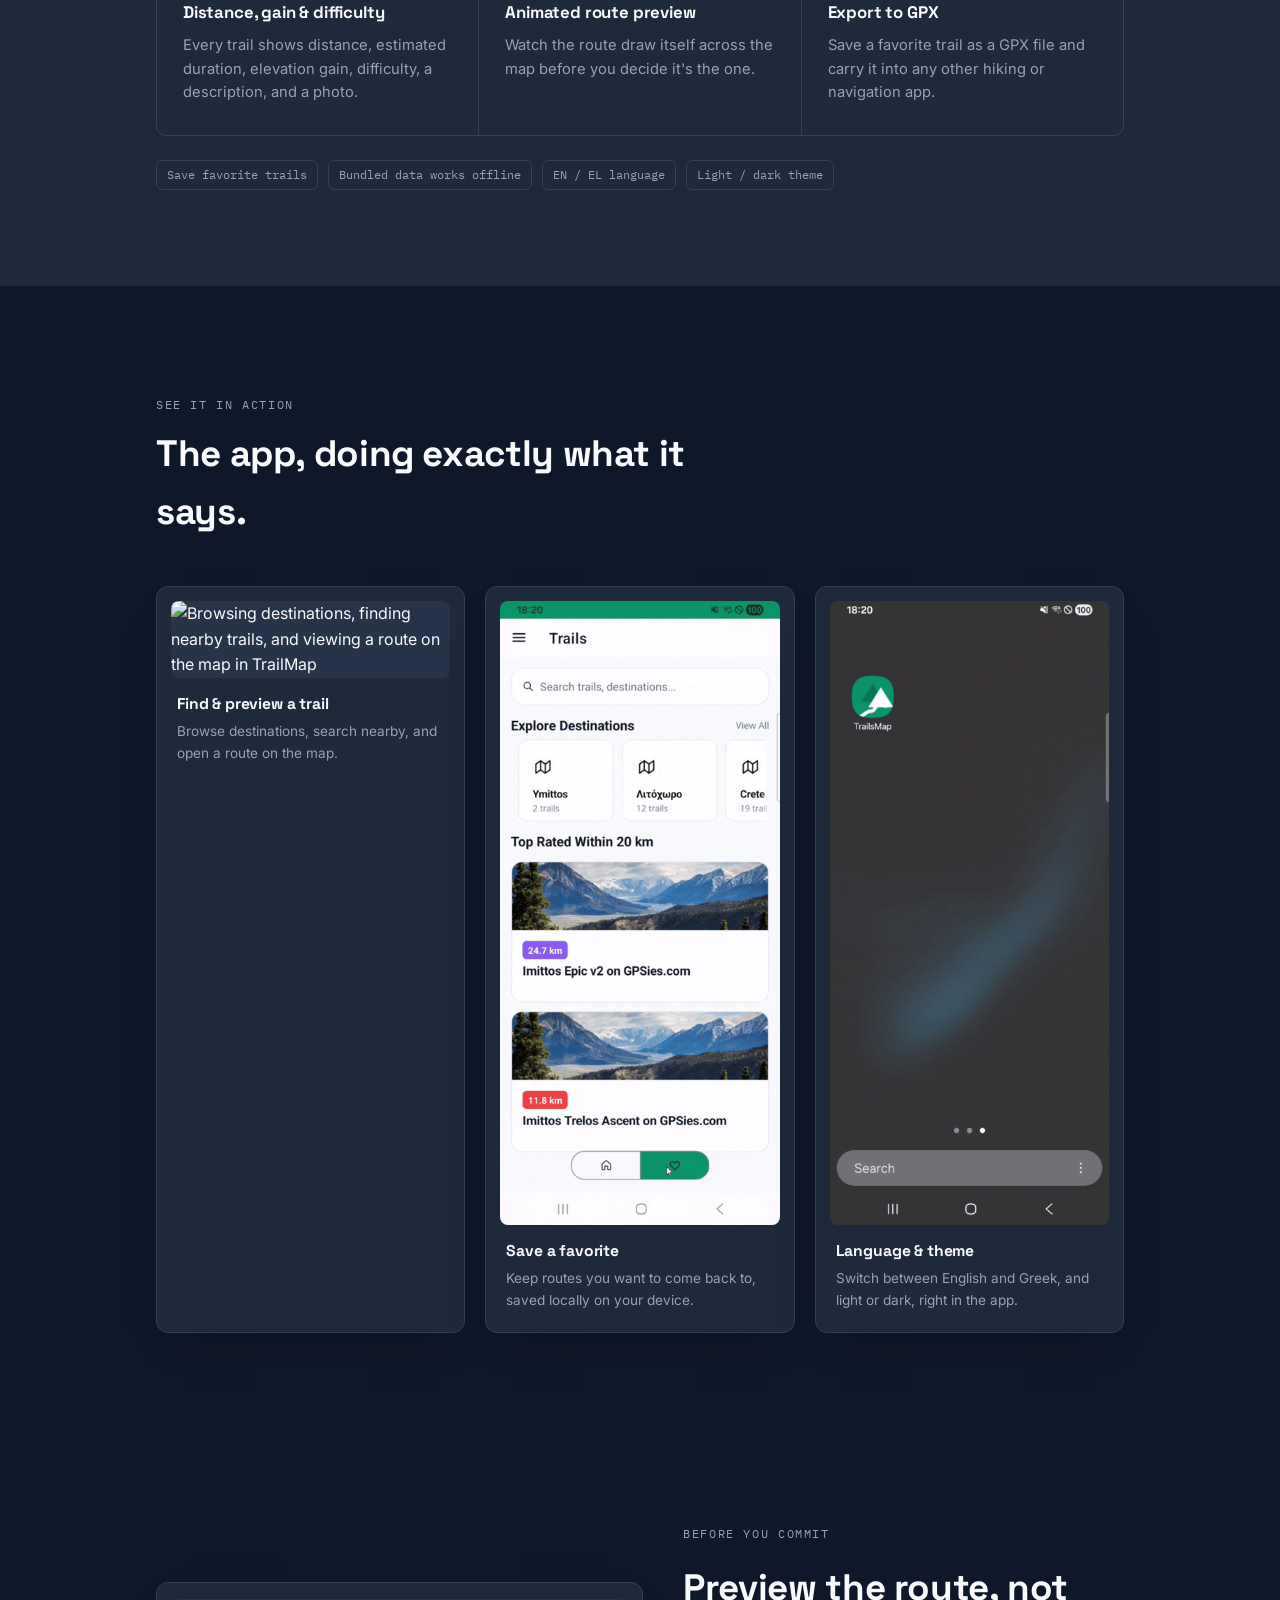
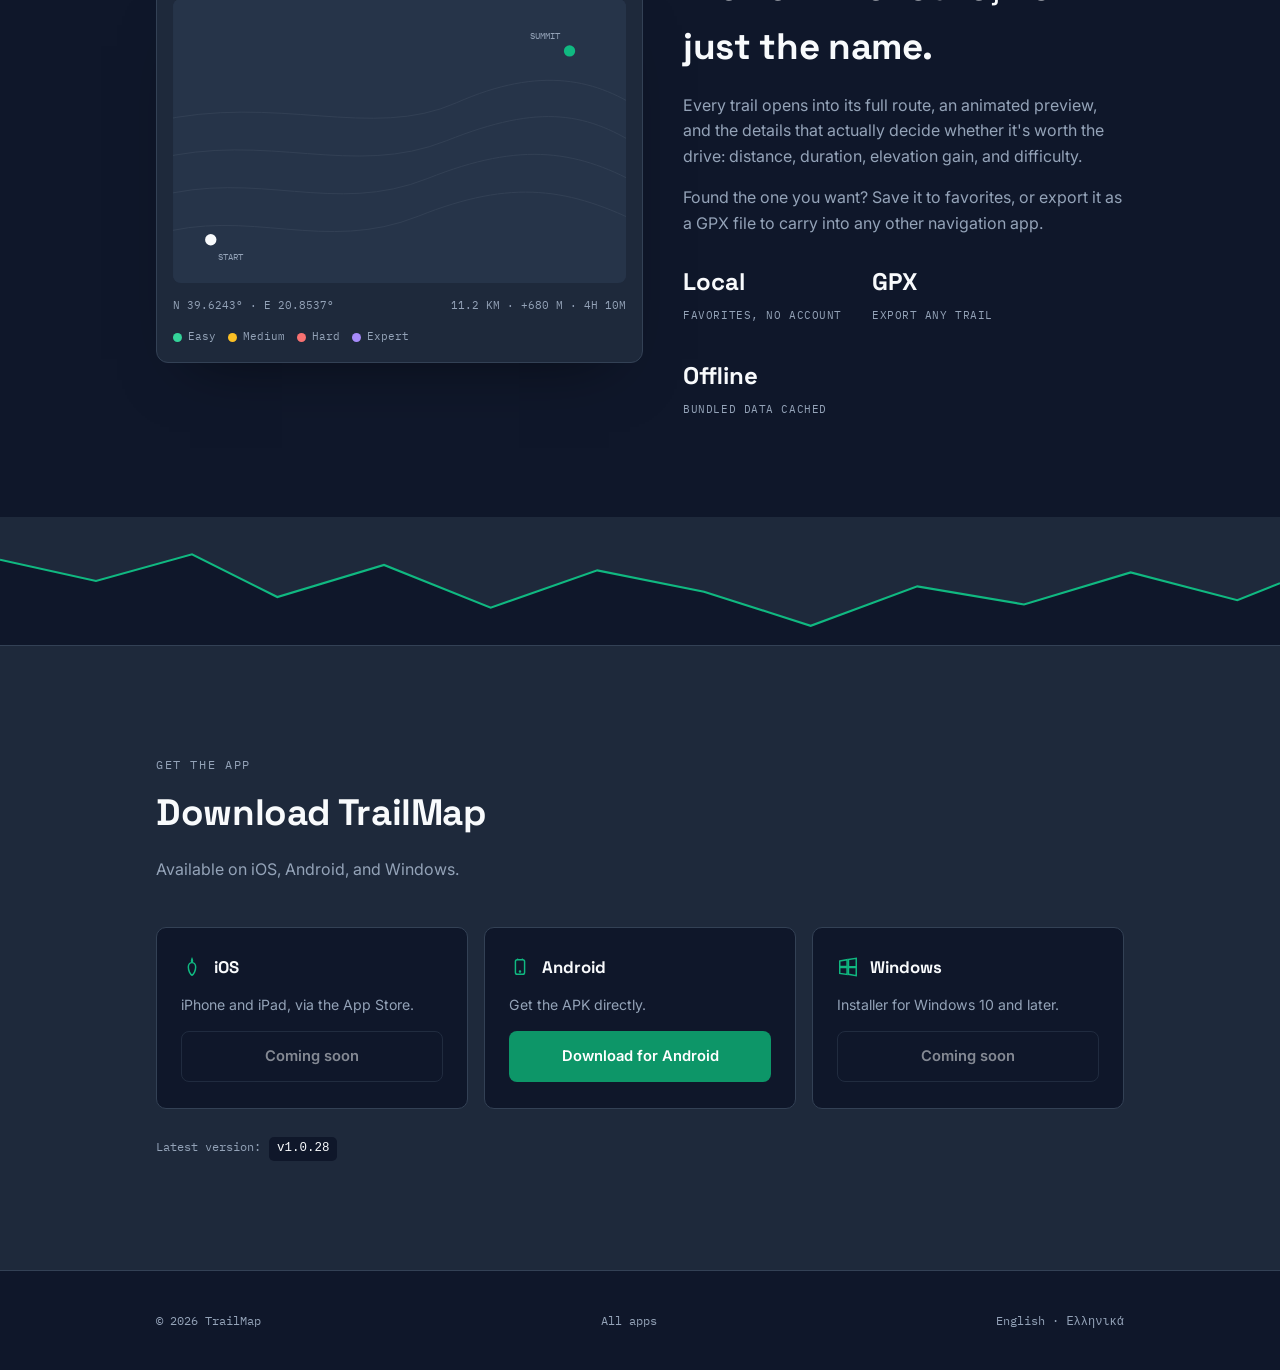
==== commit bbb214c9: "Remove chip from trail map navigation bar" ====
--- a/docs/trailmap.html
+++ b/docs/trailmap.html
@@ -26,7 +26,6 @@
       <li><a href="#features">Features</a></li>
       <li class="hide-mobile"><a href="#preview">Preview</a></li>
       <li class="hide-mobile"><a href="#download">Download</a></li>
-      <li><span class="lang-chip">EN · ΕΛ</span></li>
       <li>
         <button class="theme-toggle" id="themeToggle" type="button" aria-pressed="false" aria-label="Toggle light and dark theme">
           <span class="dot" id="themeDot">
